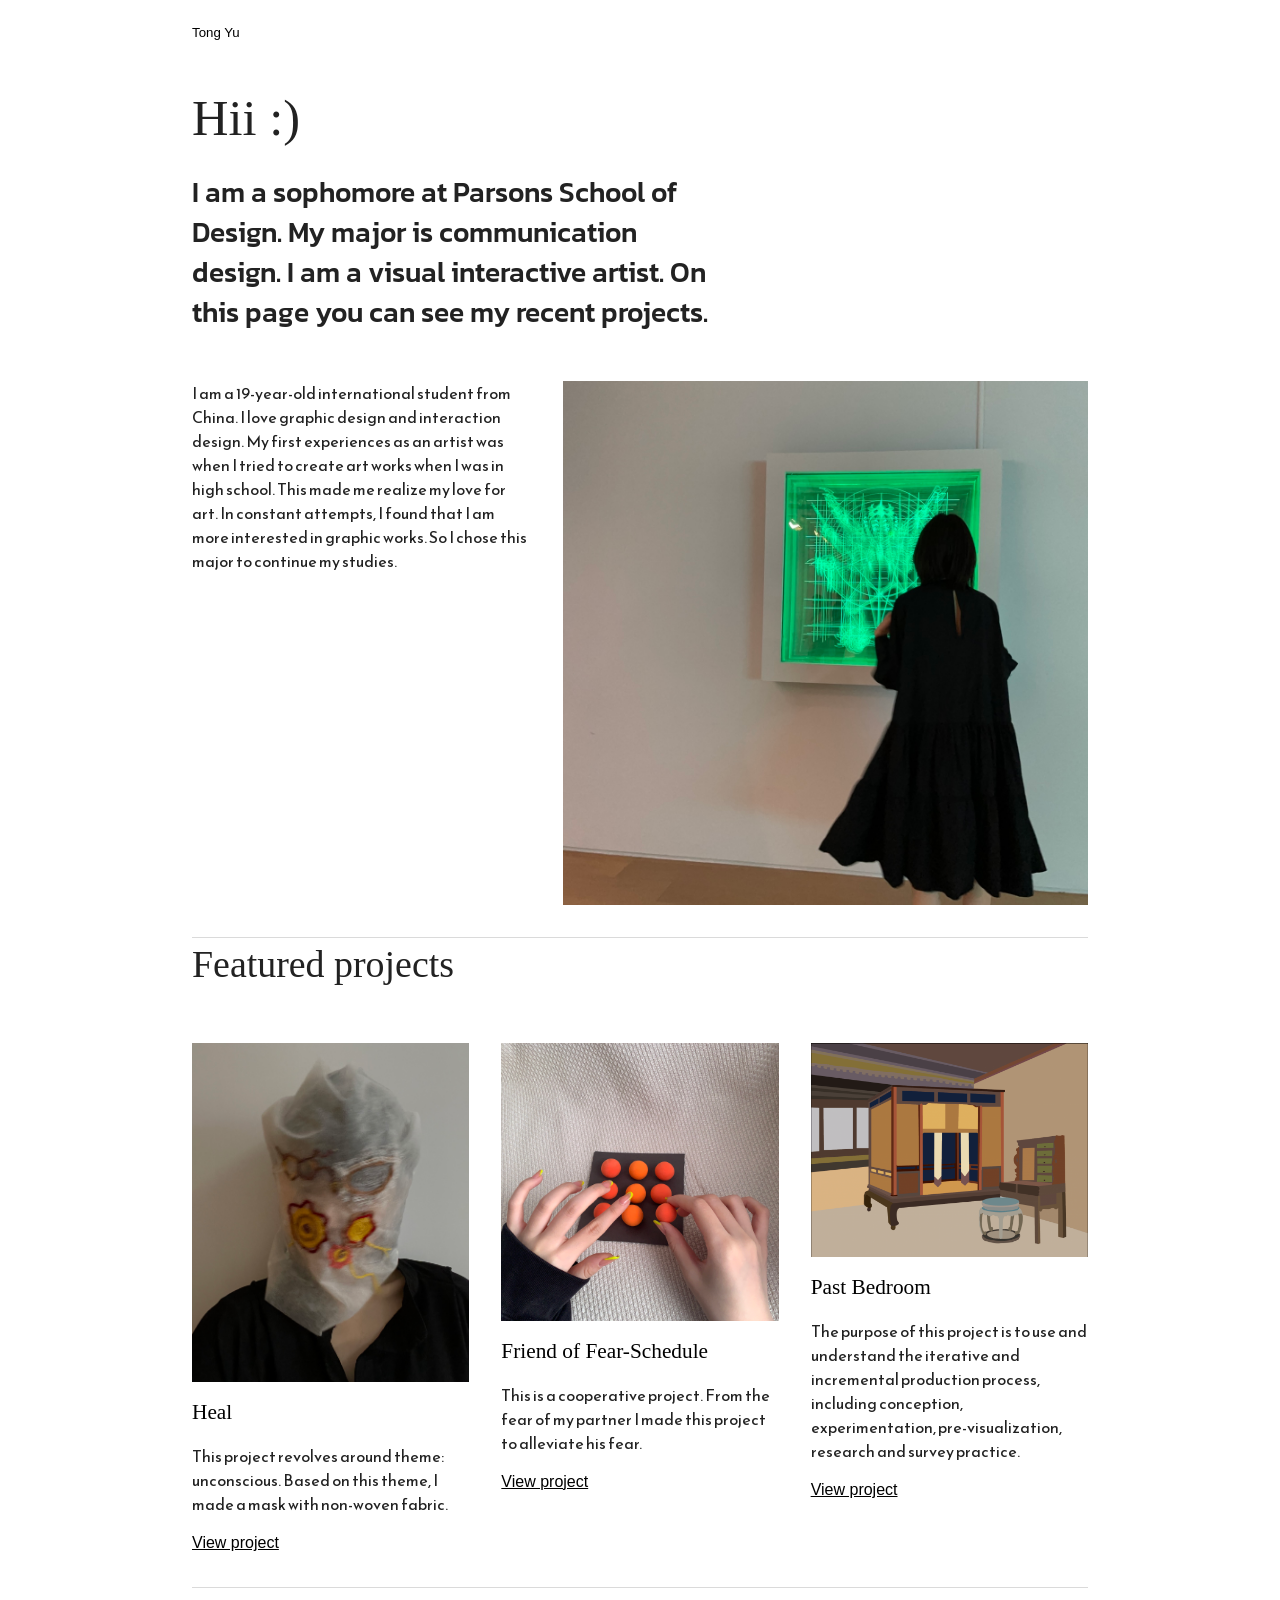
==== index.html @ e75fdb5e "added link of p5js 2" ====
<!doctype html>
<html class="no-js" lang="">

<head>
  <meta charset="utf-8">
  <title>Portfolio Project</title>
  <meta name="description" content="">
  <meta name="viewport" content="width=device-width, initial-scale=1">

  <meta property="og:title" content="">
  <meta property="og:type" content="">
  <meta property="og:url" content="">
  <meta property="og:image" content="">

  <link rel="manifest" href="site.webmanifest">
  <link rel="apple-touch-icon" href="icon.png">
  <!-- Place favicon.ico in the root directory -->

  <link rel="stylesheet" href="css/normalize.css">
  <link rel="stylesheet" href="css/main.css">

  <meta name="theme-color" content="#fafafa">
</head>

<body>

  <!-- Add your site or application content here -->
<main>
<section class="intro-block">
    <header>
        <h5><a href="/index.html"class="unstyled-link">Tong Yu</a></h5>
    </header>
    <aside class="intro">
    <h1>Hii  :)</h1>
      <h3>I am a sophomore at Parsons School of Design. My major is communication design. I am a visual interactive artist. On this page you can see my recent projects. 
      </h3>
    </aside>
    <p class="short-bio">I am a 19-year-old international student from China. I love graphic design and interaction design. My first experiences as an artist was when I tried to create art works when I was in high school. This made me realize my love for art. In constant attempts, I found that I am more interested in graphic works. So I chose this major to continue my studies. </p> 

    <figure class="lead-img"><img src="img/tong1.jpg" /></figure>
</section>
<section class="project-block">
    <h2 class="project-block_section-head">Featured projects</h2>
  
        <article>
        <a href="projects/p5js 1/index.html">
        <figure>
          <img src="img/heal.jpg" />
      </figure>
    </a>
    <a href="projects/p5js 1/index.html" class="unstyled-link"><h4 class="project-block_title">Heal</h4></a>
    <p>This project revolves around theme: unconscious. Based on this theme, I made a mask with non-woven fabric. </p>

    <a href="projects/p5js 1/index.html">View project</a>
</article>
  
    <article>
    <a href="/projects/p5js 2/index.html">
    <figure>
      <img src="img/friend of fear.JPG" />

  </figure>
</a>
<a href="/projects/p5js 2/index.html" class="unstyled-link"><h4 class="project-block_title">Friend of Fear-Schedule</h4></a>

<p>
  This is a cooperative project. From the fear of my partner I made this project to alleviate his fear.</p>

    <a href="/projects/p5js 2/index.html">View project</a>

</article>
   
    <article>
    <a href="/parsons/profile/leyna-zniber/">
    <figure>
        <img src="img/past bedroom.png" />
  </figure>
</a>
<a href="/parsons/profile/leyna-zniber/" class="unstyled-link"><h4 class="project-block_title">Past Bedroom</h4></a>
<p>
  The purpose of this project is to use and understand the iterative and incremental production process, including conception, experimentation, pre-visualization, research and survey practice.  </p>
    <a href="projects/">View project</a>

</article>

</section>
  </main>
  <script src="js/vendor/modernizr-3.11.2.min.js"></script>
  <script src="js/plugins.js"></script>
  <script src="js/main.js"></script>

  <!-- Google Analytics: change UA-XXXXX-Y to be your site's ID. -->
  <script>
    window.ga = function () { ga.q.push(arguments) }; ga.q = []; ga.l = +new Date;
    ga('create', 'UA-XXXXX-Y', 'auto'); ga('set', 'anonymizeIp', true); ga('set', 'transport', 'beacon'); ga('send', 'pageview')
  </script>
  <script src="https://www.google-analytics.com/analytics.js" async></script>
</body>

</html>
---- css/main.css ----
/*! HTML5 Boilerplate v8.0.0 | MIT License | https://html5boilerplate.com/ */

/* main.css 2.1.0 | MIT License | https://github.com/h5bp/main.css#readme */
/*
 * What follows is the result of much research on cross-browser styling.
 * Credit left inline and big thanks to Nicolas Gallagher, Jonathan Neal,
 * Kroc Camen, and the H5BP dev community and team.
 */

/* ==========================================================================
   Base styles: opinionated defaults
   ========================================================================== */

   @import url('https://fonts.googleapis.com/css2?family=Kanit:wght@200&family=Reem+Kufi:wght@500&family=Secular+One&display=swap');
   
html {
  color: #222;
  font-size: 1em;
  line-height: 1.4;
  padding:1.5rem;
  background-color:#fff;
}

ul {
  list-style: none;
}

figure {
  padding:0;
  margin:0;
}

/* unvisited link */
a:link {
  color: #000;
  font-family: 'Source Sans Pro', sans-serif;

}

/* visited link */
a:visited {
  color: #000;
}

/* mouse over link */
a:hover {
  color: hotpink;
  text-decoration: none;
}

/* selected link */
a:active {
  color: #000;
}

main {
  width: 70vw;
  margin: 0 auto;
}

.intro-block {
  display:grid;
  grid-template-columns: repeat(5, 1fr);  
  grid-auto-rows:min-content;
  grid-gap:2rem;
  padding-bottom:2rem;
  border-bottom:1px solid #dadada;
}

header {
  grid-column:1/6;
}

.unstyled-link{
  text-decoration: none;
  color:black;
}

.intro {
  grid-column: 1 / 4;
}

.short-bio {
  grid-column: 1 / 3;
}

.lead-img {
  grid-column: 3 / 6;
}

.project-block {
  display:grid;
  grid-template-columns: repeat(3, 1fr);  
  grid-auto-rows:min-content;
  grid-gap:2rem;
  padding-bottom:2rem;
  border-bottom:1px solid #dadada;
}

.project-block_section-head {
  grid-column: 1 / 4;
  grid-row:1;
}

.project-block_title {
  margin-top:1rem;
}

.type-sample {
  width: 50vw;
  margin: 0 auto;
  display:grid;
  grid-template-columns: 1fr 2fr;
  grid-auto-rows:min-content;
  grid-gap:2rem;
}

.left-sidebar {
  grid-column: 1 / 2;
  background-color:#fff;
}

.main-content {
  grid-column: 2 / 3;
}

.intro-block {
  grid-column:1 / 3;
}

.article {
  grid-column:1 / 3;
}



/* Typography */


h1, h2, h3, h4, h5, h6 {
  font-family: 'Lora', serif;
  font-weight:500;
  margin:0;
  padding:0;
}

h1 {
  font-size:3.157rem;
  margin-bottom:1.25rem;
}

h2 {
  font-size:2.369rem;
  margin-bottom:1.25rem;
}

h3 {
  font-family: 'Kanit', sans-serif;
  font-size:1.777rem;
  margin-bottom:1rem;
}

h4 {
  font-size:1.333rem;
  margin-bottom:1rem;
}

h5 {
  font-size:1;
  margin-bottom:.5rem;
}


p{
  font-family: 'Reem Kufi', sans-serif;
  font-size: 1rem;
  line-height: 1.5;
  padding:0;
  margin:0;
  margin-bottom:1rem;
  color:var(--body-text-color);
}

.pull-quote {
  font-size: 2.25rem;
  font-family: 'Lora', serif;
  font-style: italic;
  font-weight:400;  
  line-height: 1.5;
  padding:2rem;
}


/*
 * Remove text-shadow in selection highlight:
 * https://twitter.com/miketaylr/status/12228805301
 *
 * Vendor-prefixed and regular ::selection selectors cannot be combined:
 * https://stackoverflow.com/a/16982510/7133471
 *
 * Customize the background color to match your design.
 */

::-moz-selection {
  background: #b3d4fc;
  text-shadow: none;
}

::selection {
  background: #b3d4fc;
  text-shadow: none;
}

/*
 * A better looking default horizontal rule
 */

hr {
  display: block;
  height: 1px;
  border: 0;
  border-top: 1px solid #ccc;
  margin: 1em 0;
  padding: 0;
}

/*
 * Remove the gap between audio, canvas, iframes,
 * images, videos and the bottom of their containers:
 * https://github.com/h5bp/html5-boilerplate/issues/440
 */

audio,
canvas,
iframe,
img,
svg,
video {
  vertical-align: middle;
}

img {

  max-width: 100%;
  height: auto;
}

/*
 * Remove default fieldset styles.
 */

fieldset {
  border: 0;
  margin: 0;
  padding: 0;
}

/*
 * Allow only vertical resizing of textareas.
 */

textarea {
  resize: vertical;
}

/* ==========================================================================
   Author's custom styles
   ========================================================================== */

/* ==========================================================================
   Helper classes
   ========================================================================== */

/*
 * Hide visually and from screen readers
 */

.hidden,
[hidden] {
  display: none !important;
}

/*
 * Hide only visually, but have it available for screen readers:
 * https://snook.ca/archives/html_and_css/hiding-content-for-accessibility
 *
 * 1. For long content, line feeds are not interpreted as spaces and small width
 *    causes content to wrap 1 word per line:
 *    https://medium.com/@jessebeach/beware-smushed-off-screen-accessible-text-5952a4c2cbfe
 */

.sr-only {
  border: 0;
  clip: rect(0, 0, 0, 0);
  height: 1px;
  margin: -1px;
  overflow: hidden;
  padding: 0;
  position: absolute;
  white-space: nowrap;
  width: 1px;
  /* 1 */
}

/*
 * Extends the .sr-only class to allow the element
 * to be focusable when navigated to via the keyboard:
 * https://www.drupal.org/node/897638
 */

.sr-only.focusable:active,
.sr-only.focusable:focus {
  clip: auto;
  height: auto;
  margin: 0;
  overflow: visible;
  position: static;
  white-space: inherit;
  width: auto;
}

/*
 * Hide visually and from screen readers, but maintain layout
 */

.invisible {
  visibility: hidden;
}

/*
 * Clearfix: contain floats
 *
 * For modern browsers
 * 1. The space content is one way to avoid an Opera bug when the
 *    `contenteditable` attribute is included anywhere else in the document.
 *    Otherwise it causes space to appear at the top and bottom of elements
 *    that receive the `clearfix` class.
 * 2. The use of `table` rather than `block` is only necessary if using
 *    `:before` to contain the top-margins of child elements.
 */

.clearfix::before,
.clearfix::after {
  content: " ";
  display: table;
}

.clearfix::after {
  clear: both;
}

/* ==========================================================================
   EXAMPLE Media Queries for Responsive Design.
   These examples override the primary ('mobile first') styles.
   Modify as content requires.
   ========================================================================== */

@media only screen and (min-width: 35em) {
  /* Style adjustments for viewports that meet the condition */
}

@media print,
  (-webkit-min-device-pixel-ratio: 1.25),
  (min-resolution: 1.25dppx),
  (min-resolution: 120dpi) {
  /* Style adjustments for high resolution devices */
}

/* ==========================================================================
   Print styles.
   Inlined to avoid the additional HTTP request:
   https://www.phpied.com/delay-loading-your-print-css/
   ========================================================================== */

@media print {
  *,
  *::before,
  *::after {
    background: #fff !important;
    color: #000 !important;
    /* Black prints faster */
    box-shadow: none !important;
    text-shadow: none !important;
  }

  a,
  a:visited {
    text-decoration: underline;
  }

  a[href]::after {
    content: " (" attr(href) ")";
  }

  abbr[title]::after {
    content: " (" attr(title) ")";
  }

  /*
   * Don't show links that are fragment identifiers,
   * or use the `javascript:` pseudo protocol
   */
  a[href^="#"]::after,
  a[href^="javascript:"]::after {
    content: "";
  }

  pre {
    white-space: pre-wrap !important;
  }

  pre,
  blockquote {
    border: 1px solid #999;
    page-break-inside: avoid;
  }

  /*
   * Printing Tables:
   * https://web.archive.org/web/20180815150934/http://css-discuss.incutio.com/wiki/Printing_Tables
   */
  thead {
    display: table-header-group;
  }

  tr,
  img {
    page-break-inside: avoid;
  }

  p,
  h2,
  h3 {
    orphans: 3;
    widows: 3;
  }

  h2,
  h3 {
    page-break-after: avoid;
  }
}
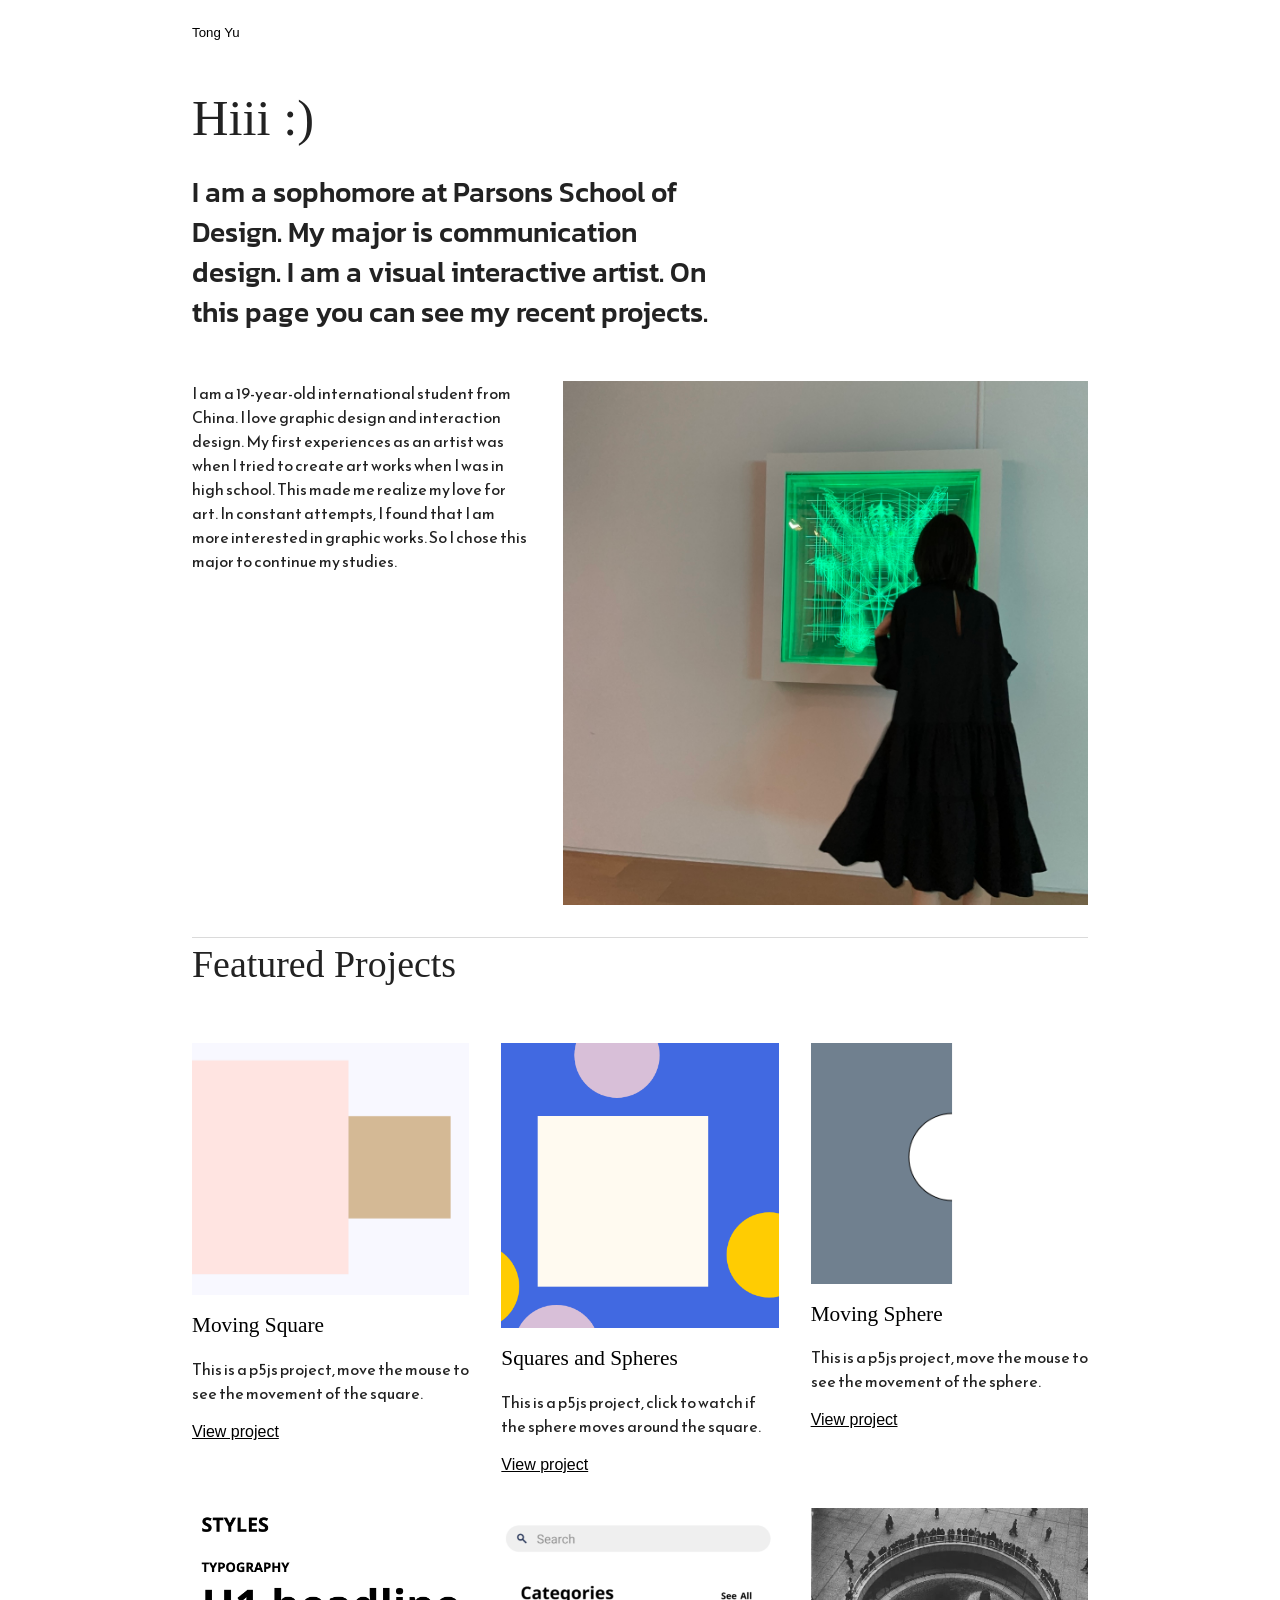
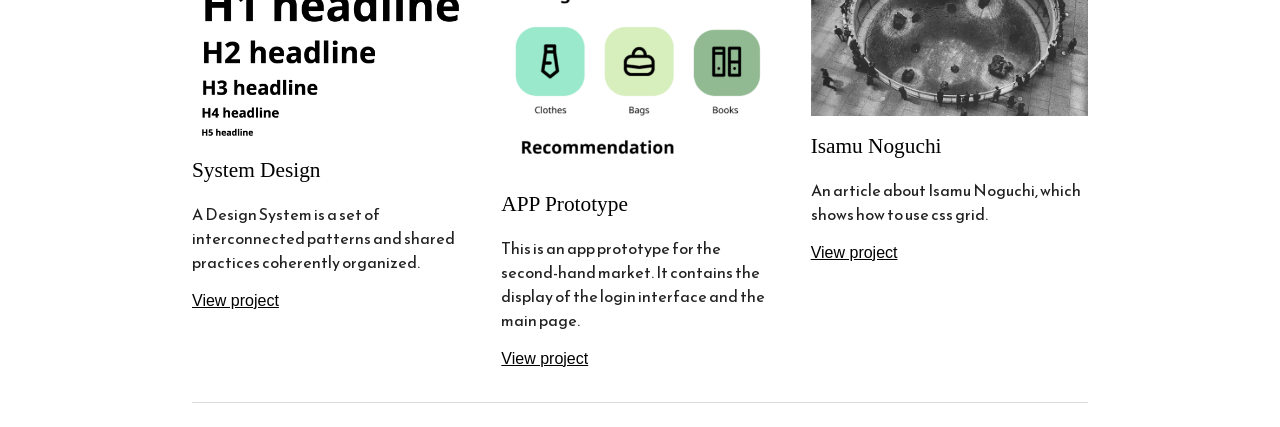
==== commit c617002b: "update" ====
--- a/index.html
+++ b/index.html
@@ -31,7 +31,7 @@
         <h5><a href="/index.html"class="unstyled-link">Tong Yu</a></h5>
     </header>
     <aside class="intro">
-    <h1>Hii  :)</h1>
+    <h1>Hiii  :)</h1>
       <h3>I am a sophomore at Parsons School of Design. My major is communication design. I am a visual interactive artist. On this page you can see my recent projects. 
       </h3>
     </aside>
@@ -40,46 +40,90 @@
     <figure class="lead-img"><img src="img/tong1.jpg" /></figure>
 </section>
 <section class="project-block">
-    <h2 class="project-block_section-head">Featured projects</h2>
+    <h2 class="project-block_section-head">Featured Projects</h2>
   
         <article>
         <a href="projects/p5js 1/index.html">
         <figure>
-          <img src="img/heal.jpg" />
+          <img src="img/moving squares.png" />
       </figure>
     </a>
-    <a href="projects/p5js 1/index.html" class="unstyled-link"><h4 class="project-block_title">Heal</h4></a>
-    <p>This project revolves around theme: unconscious. Based on this theme, I made a mask with non-woven fabric. </p>
+    <a href="projects/p5js 1/index.html" class="unstyled-link"><h4 class="project-block_title">Moving Square</h4></a>
+    <p>This is a p5js project, move the mouse to see the movement of the square. </p>
 
     <a href="projects/p5js 1/index.html">View project</a>
 </article>
   
     <article>
-    <a href="/projects/p5js 2/index.html">
+    <a href="projects/p5js 2/index.html">
     <figure>
-      <img src="img/friend of fear.JPG" />
+      <img src="img/Squares and spheres.png" />
 
   </figure>
 </a>
-<a href="/projects/p5js 2/index.html" class="unstyled-link"><h4 class="project-block_title">Friend of Fear-Schedule</h4></a>
+<a href="projects/p5js 2/index.html" class="unstyled-link"><h4 class="project-block_title">Squares and Spheres</h4></a>
 
 <p>
-  This is a cooperative project. From the fear of my partner I made this project to alleviate his fear.</p>
-
-    <a href="/projects/p5js 2/index.html">View project</a>
+  This is a p5js project, click to watch if the sphere moves around the square.</p>
+  <a href="projects/p5js 2/index.html">View project</a>
 
 </article>
    
     <article>
-    <a href="/parsons/profile/leyna-zniber/">
+    <a href="projects/p5js 3/index.html">
     <figure>
-        <img src="img/past bedroom.png" />
+        <img src="img/Moving sphere.png" />
   </figure>
 </a>
-<a href="/parsons/profile/leyna-zniber/" class="unstyled-link"><h4 class="project-block_title">Past Bedroom</h4></a>
+<a href="projects/p5js 3/index.html" class="unstyled-link"><h4 class="project-block_title">Moving Sphere</h4></a>
 <p>
-  The purpose of this project is to use and understand the iterative and incremental production process, including conception, experimentation, pre-visualization, research and survey practice.  </p>
-    <a href="projects/">View project</a>
+  This is a p5js project, move the mouse to see the movement of the sphere.   </p>
+    <a href="projects/p5js 3/index.html">View project</a>
+
+</article>
+
+<article>
+  <a href="projects/design-system.html">
+  <figure>
+    <img src="img/design system.png" />
+
+</figure>
+</a>
+<a href="projects/design-system.html" class="unstyled-link"><h4 class="project-block_title">System Design</h4></a>
+
+<p>
+A Design System is a set of interconnected patterns and shared practices coherently organized.</p>
+<a href="projects/design-system.html">View project</a>
+
+</article>
+
+<article>
+  <a href="https://www.figma.com/proto/lmJcJbsxkGawhZQ5z3eK5f/prototype?page-id=0%3A1&node-id=3%3A2&viewport=241%2C48%2C0.5&scaling=scale-down&starting-point-node-id=3%3A2&show-proto-sidebar=1">
+  <figure>
+    <img src="img/app prototype.png" />
+
+</figure>
+</a>
+<a href="https://www.figma.com/proto/lmJcJbsxkGawhZQ5z3eK5f/prototype?page-id=0%3A1&node-id=3%3A2&viewport=241%2C48%2C0.5&scaling=scale-down&starting-point-node-id=3%3A2&show-proto-sidebar=1" class="unstyled-link"><h4 class="project-block_title">APP Prototype</h4></a>
+
+<p>
+  This is an app prototype for the second-hand market. It contains the display of the login interface and the main page.</p>
+<a href="https://www.figma.com/proto/lmJcJbsxkGawhZQ5z3eK5f/prototype?page-id=0%3A1&node-id=3%3A2&viewport=241%2C48%2C0.5&scaling=scale-down&starting-point-node-id=3%3A2&show-proto-sidebar=1">View project</a>
+
+</article>
+
+<article>
+  <a href="projects/CSS-grid-1.html">
+  <figure>
+    <img src="img/isamu noguchi.jpg" />
+
+</figure>
+</a>
+<a href="projects/CSS-grid-1.html" class="unstyled-link"><h4 class="project-block_title">Isamu Noguchi</h4></a>
+
+<p>
+  An article about Isamu Noguchi, which shows how to use css grid.</p>
+<a href="projects/CSS-grid-1.html">View project</a>
 
 </article>
 
